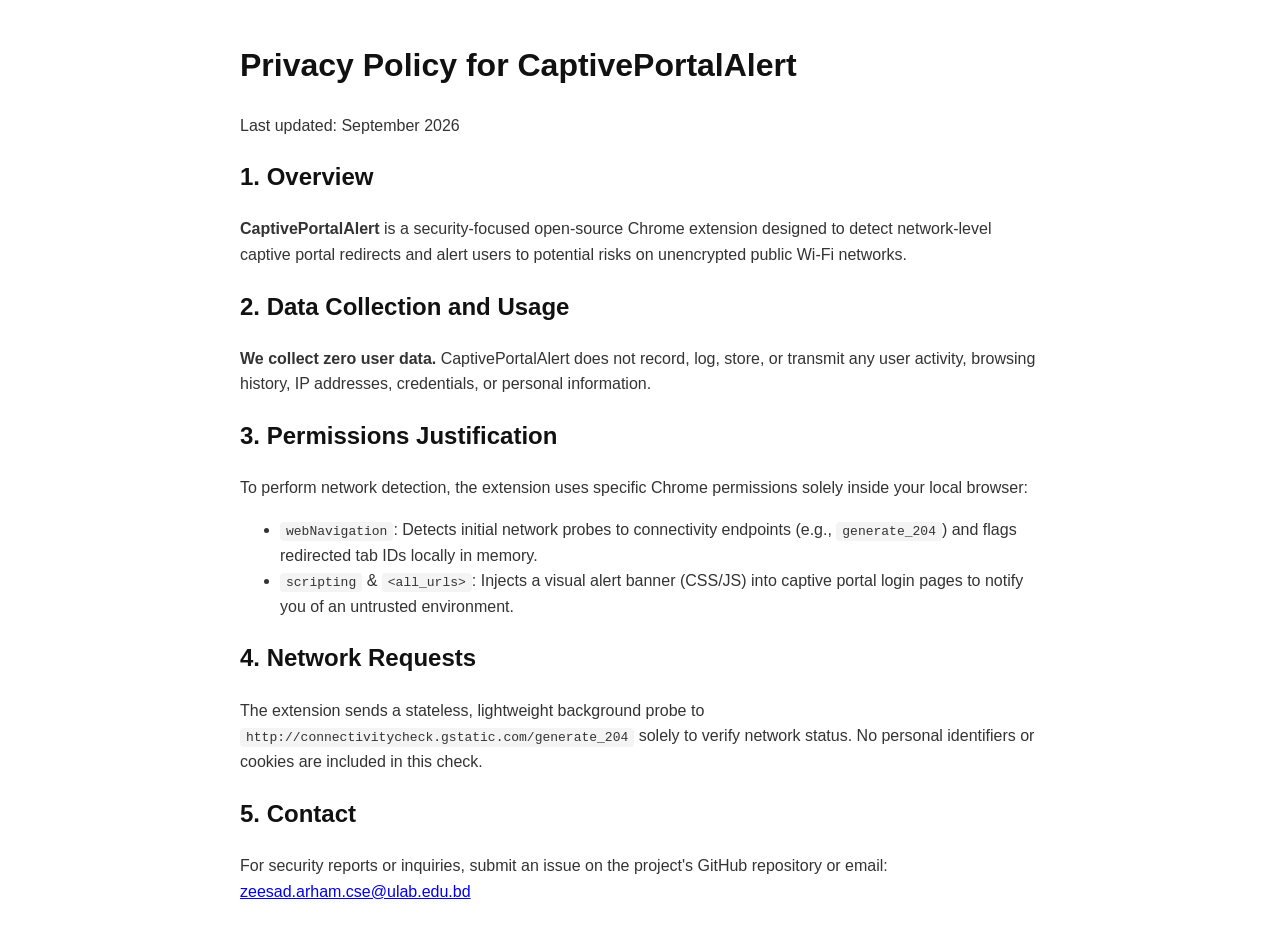
==== docs/privacy.html @ 0bfe6b9c "docs: add docs, MIT LICENSE" ====
<!DOCTYPE html>
<html lang="en">
<head>
    <meta charset="UTF-8">
    <meta name="viewport" content="width=device-width, initial-scale=1.0">
    <title>Privacy Policy - CaptivePortalAlert</title>
    <style>
        body { font-family: -apple-system, BlinkMacSystemFont, 'Segoe UI', Roboto, sans-serif; line-height: 1.6; max-width: 800px; margin: 40px auto; padding: 0 20px; color: #333; }
        h1, h2 { color: #111; }
        code { background: #f4f4f4; padding: 2px 6px; border-radius: 4px; }
    </style>
</head>
<body>
    <h1>Privacy Policy for CaptivePortalAlert</h1>
    <p>Last updated: September 2026</p>

    <h2>1. Overview</h2>
    <p><strong>CaptivePortalAlert</strong> is a security-focused open-source Chrome extension designed to detect network-level captive portal redirects and alert users to potential risks on unencrypted public Wi-Fi networks.</p>

    <h2>2. Data Collection and Usage</h2>
    <p><strong>We collect zero user data.</strong> CaptivePortalAlert does not record, log, store, or transmit any user activity, browsing history, IP addresses, credentials, or personal information.</p>

    <h2>3. Permissions Justification</h2>
    <p>To perform network detection, the extension uses specific Chrome permissions solely inside your local browser:</p>
    <ul>
        <li><code>webNavigation</code>: Detects initial network probes to connectivity endpoints (e.g., <code>generate_204</code>) and flags redirected tab IDs locally in memory.</li>
        <li><code>scripting</code> & <code>&lt;all_urls&gt;</code>: Injects a visual alert banner (CSS/JS) into captive portal login pages to notify you of an untrusted environment.</li>
    </ul>

    <h2>4. Network Requests</h2>
    <p>The extension sends a stateless, lightweight background probe to <code>http://connectivitycheck.gstatic.com/generate_204</code> solely to verify network status. No personal identifiers or cookies are included in this check.</p>

    <h2>5. Contact</h2>
    <p>For security reports or inquiries, submit an issue on the project's GitHub repository or email: <a href="mailto:zeesad.arham.cse@ulab.edu.bd">zeesad.arham.cse@ulab.edu.bd</a></p>
</body>
</html>
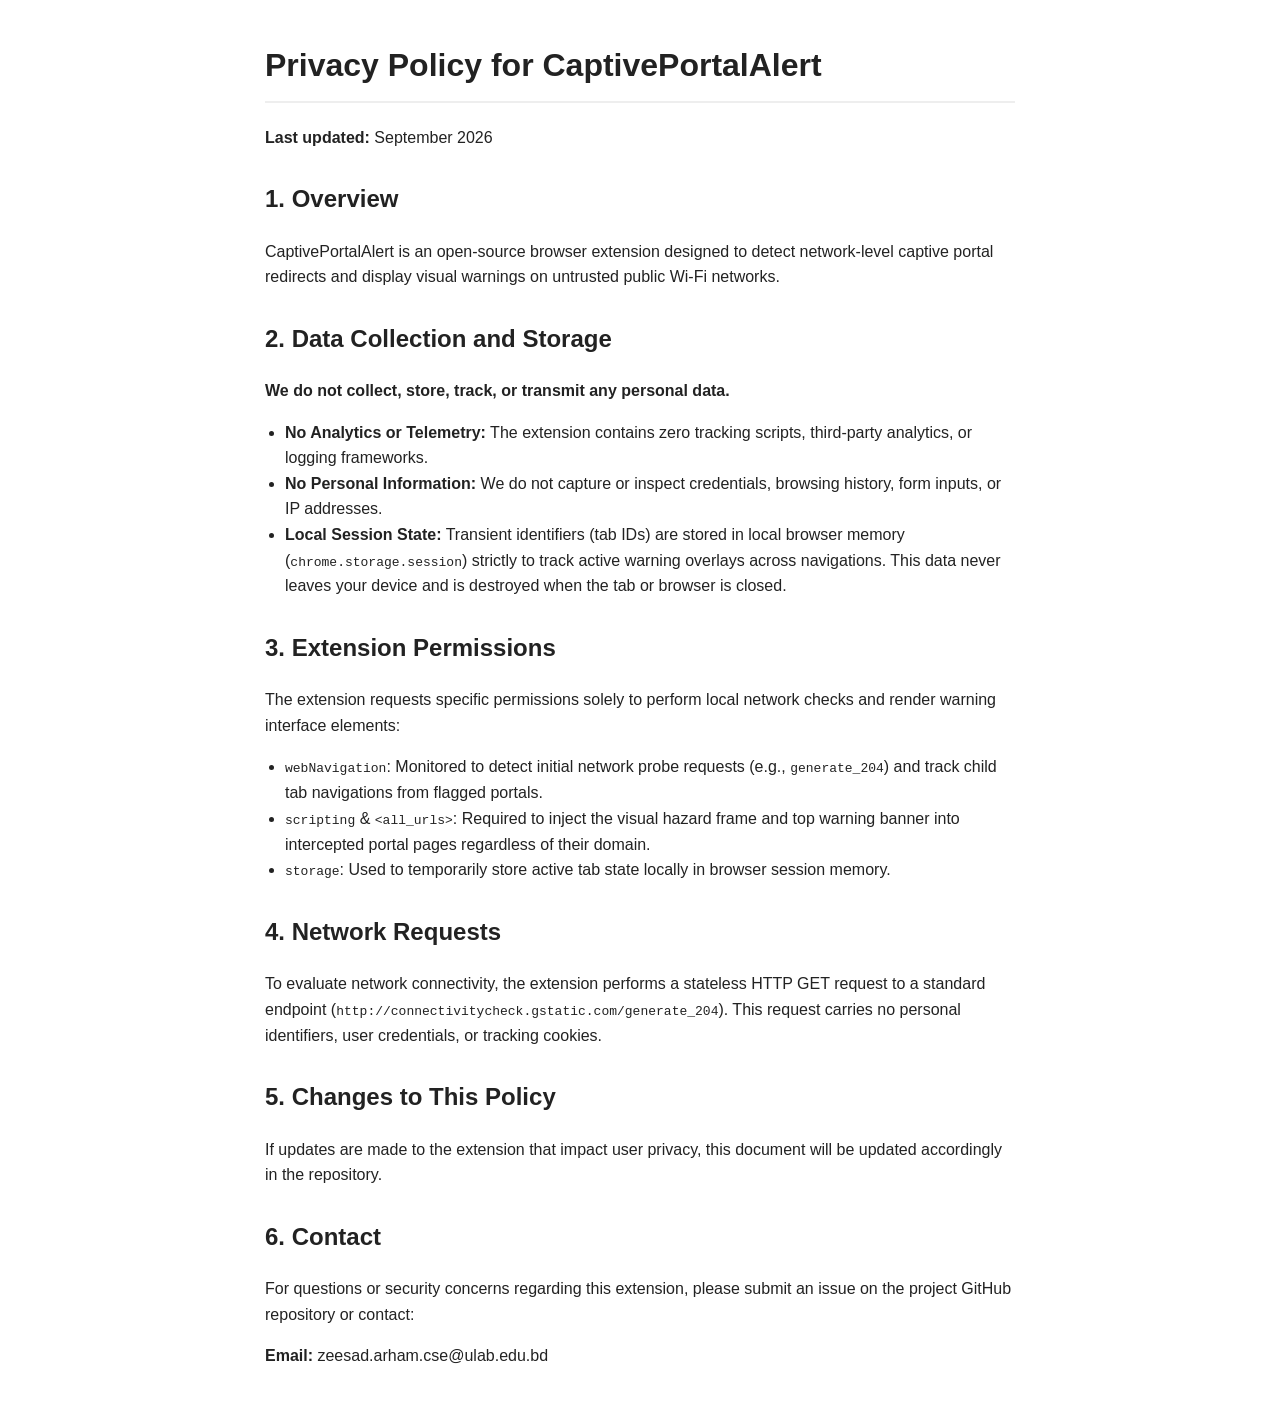
==== commit a02863e9: "docs: update docs" ====
--- a/docs/privacy.html
+++ b/docs/privacy.html
@@ -5,32 +5,53 @@
     <meta name="viewport" content="width=device-width, initial-scale=1.0">
     <title>Privacy Policy - CaptivePortalAlert</title>
     <style>
-        body { font-family: -apple-system, BlinkMacSystemFont, 'Segoe UI', Roboto, sans-serif; line-height: 1.6; max-width: 800px; margin: 40px auto; padding: 0 20px; color: #333; }
-        h1, h2 { color: #111; }
-        code { background: #f4f4f4; padding: 2px 6px; border-radius: 4px; }
+        body {
+            font-family: -apple-system, BlinkMacSystemFont, "Segoe UI", Roboto, Helvetica, Arial, sans-serif;
+            line-height: 1.6;
+            color: #222;
+            max-width: 750px;
+            margin: 40px auto;
+            padding: 0 20px;
+        }
+        h1 { border-bottom: 2px solid #eee; padding-bottom: 10px; }
+        h2 { margin-top: 30px; }
+        ul { padding-left: 20px; }
+        footer { margin-top: 40px; font-size: 0.9em; color: #666; border-top: 1px solid #eee; padding-top: 10px; }
     </style>
 </head>
 <body>
+
     <h1>Privacy Policy for CaptivePortalAlert</h1>
-    <p>Last updated: September 2026</p>
+    <p><strong>Last updated:</strong> September 2026</p>
 
     <h2>1. Overview</h2>
-    <p><strong>CaptivePortalAlert</strong> is a security-focused open-source Chrome extension designed to detect network-level captive portal redirects and alert users to potential risks on unencrypted public Wi-Fi networks.</p>
+    <p>CaptivePortalAlert is an open-source browser extension designed to detect network-level captive portal redirects and display visual warnings on untrusted public Wi-Fi networks.</p>
 
-    <h2>2. Data Collection and Usage</h2>
-    <p><strong>We collect zero user data.</strong> CaptivePortalAlert does not record, log, store, or transmit any user activity, browsing history, IP addresses, credentials, or personal information.</p>
+    <h2>2. Data Collection and Storage</h2>
+    <p><strong>We do not collect, store, track, or transmit any personal data.</strong></p>
+    <ul>
+        <li><strong>No Analytics or Telemetry:</strong> The extension contains zero tracking scripts, third-party analytics, or logging frameworks.</li>
+        <li><strong>No Personal Information:</strong> We do not capture or inspect credentials, browsing history, form inputs, or IP addresses.</li>
+        <li><strong>Local Session State:</strong> Transient identifiers (tab IDs) are stored in local browser memory (<code>chrome.storage.session</code>) strictly to track active warning overlays across navigations. This data never leaves your device and is destroyed when the tab or browser is closed.</li>
+    </ul>
 
-    <h2>3. Permissions Justification</h2>
-    <p>To perform network detection, the extension uses specific Chrome permissions solely inside your local browser:</p>
+    <h2>3. Extension Permissions</h2>
+    <p>The extension requests specific permissions solely to perform local network checks and render warning interface elements:</p>
     <ul>
-        <li><code>webNavigation</code>: Detects initial network probes to connectivity endpoints (e.g., <code>generate_204</code>) and flags redirected tab IDs locally in memory.</li>
-        <li><code>scripting</code> & <code>&lt;all_urls&gt;</code>: Injects a visual alert banner (CSS/JS) into captive portal login pages to notify you of an untrusted environment.</li>
+        <li><code>webNavigation</code>: Monitored to detect initial network probe requests (e.g., <code>generate_204</code>) and track child tab navigations from flagged portals.</li>
+        <li><code>scripting</code> &amp; <code>&lt;all_urls&gt;</code>: Required to inject the visual hazard frame and top warning banner into intercepted portal pages regardless of their domain.</li>
+        <li><code>storage</code>: Used to temporarily store active tab state locally in browser session memory.</li>
     </ul>
 
     <h2>4. Network Requests</h2>
-    <p>The extension sends a stateless, lightweight background probe to <code>http://connectivitycheck.gstatic.com/generate_204</code> solely to verify network status. No personal identifiers or cookies are included in this check.</p>
+    <p>To evaluate network connectivity, the extension performs a stateless HTTP GET request to a standard endpoint (<code>http://connectivitycheck.gstatic.com/generate_204</code>). This request carries no personal identifiers, user credentials, or tracking cookies.</p>
 
-    <h2>5. Contact</h2>
-    <p>For security reports or inquiries, submit an issue on the project's GitHub repository or email: <a href="mailto:zeesad.arham.cse@ulab.edu.bd">zeesad.arham.cse@ulab.edu.bd</a></p>
+    <h2>5. Changes to This Policy</h2>
+    <p>If updates are made to the extension that impact user privacy, this document will be updated accordingly in the repository.</p>
+
+    <h2>6. Contact</h2>
+    <p>For questions or security concerns regarding this extension, please submit an issue on the project GitHub repository or contact:</p>
+    <p><strong>Email:</strong> zeesad.arham.cse@ulab.edu.bd</p>
+
 </body>
 </html>
